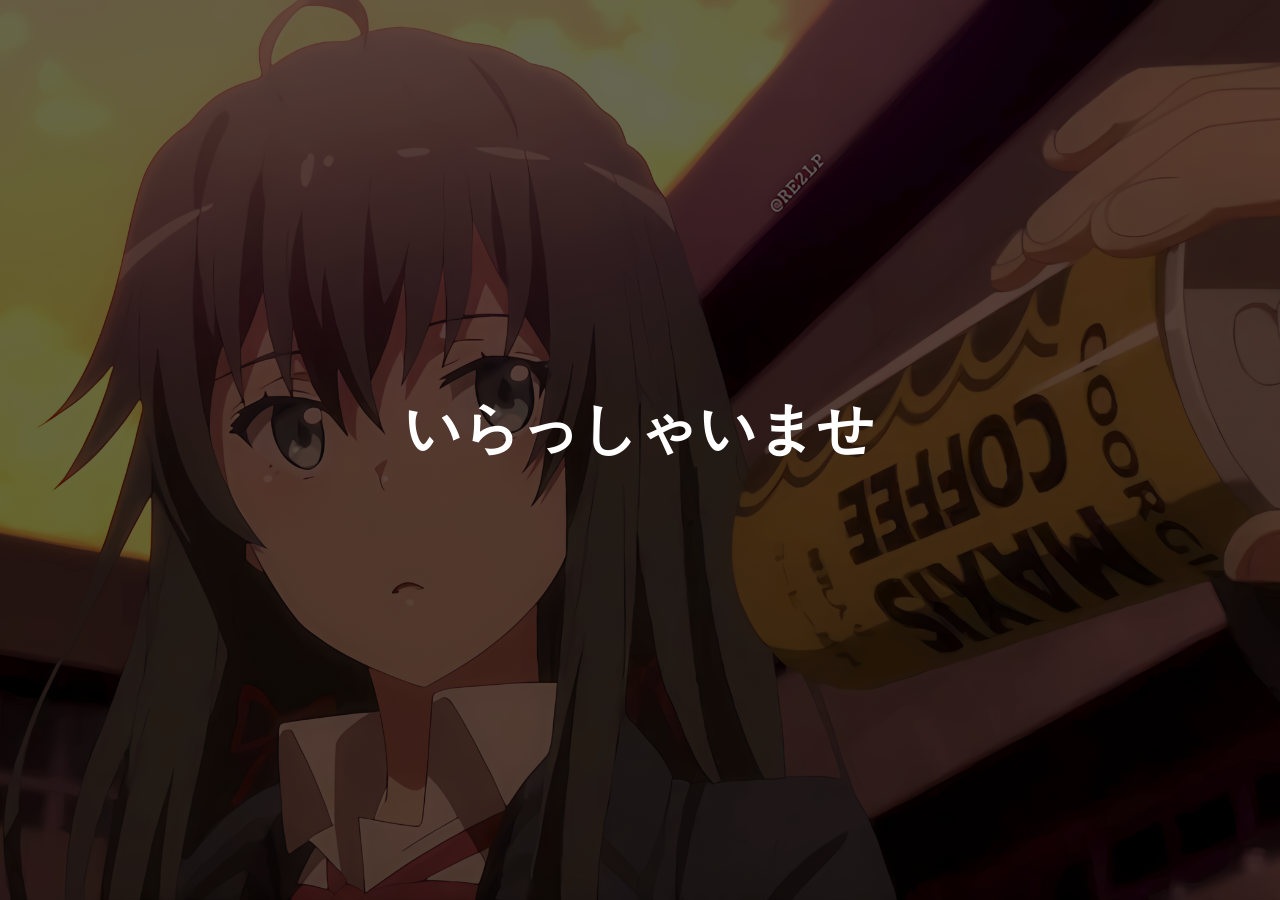
==== index.html @ 0cc8bf90 "Add files via upload" ====
<!DOCTYPE html>
<html lang="en">
<head>
    <meta charset="UTF-8">
    <meta name="viewport" content="width=device-width, initial-scale=1.0">
    <title>Loading...</title>
    <link rel="stylesheet" type="text/css" href="/css/load.css">
</head>
<body>
    <div id="splash-screen" class="splash-screen">
        <div class="splash-content">
            <h1 class="logo">いらっしゃいませ</h1>
        <div class="loader-dots">
            <span></span>
            <span></span>
            <span></span>
        </div>
    </div>

    <script src="script.js"></script>
</body>
</html>
---- css/load.css ----
/* Reset Dasar */
* {
    margin: 0;
    padding: 0;
    box-sizing: border-box;
    font-family: 'Segoe UI', Tahoma, Geneva, Verdana, sans-serif;
}

body {
    overflow: hidden; /* Mencegah scroll saat splash screen muncul */
    background-color: #222; /* Warna dasar mencegah layar putih berkedip */
}

/* --- Gaya Splash Screen --- */
.splash-screen {
    position: fixed;
    top: 0;
    left: 0;
    width: 100vw;
    height: 100vh;
    background: linear-gradient(rgba(0, 0, 0, 0.6), rgba(0, 0, 0, 0.6)), url('/img/backload.webp');
    background-size: cover;
    background-position: center;
    display: flex;
    justify-content: center;
    align-items: center;
    z-index: 9999;
    /* Transisi untuk efek memudar */
    transition: opacity 0.8s ease-out; 
}

/* Class ini akan dipicu oleh JavaScript */
.splash-screen.fade-out {
    opacity: 0;
}

.splash-content {
    text-align: center;
    color: white;
    animation: fadeInDown 1s ease-in-out;
}

.logo {
    font-size: 3.5rem;
    font-weight: 700;
    letter-spacing: 2px;
    margin-bottom: 25px;
}

/* Animasi Bulatan Loading */
.loader {
    width: 50px;
    height: 50px;
    border: 5px solid rgba(255, 255, 255, 0.2);
    border-top-color: #ffffff;
    border-radius: 50%;
    margin: 0 auto;
    animation: spin 1s linear infinite;
}

/* --- Keyframes --- */
@keyframes fadeInDown {
    0% { opacity: 0; transform: translateY(-30px); }
    100% { opacity: 1; transform: translateY(0); }
}

@keyframes spin {
    0% { transform: rotate(0deg); }
    100% { transform: rotate(360deg); }
}


/* --- Beta --- */

/* --- Gaya Animasi Titik Memudar --- */
.loader-dots {
    display: flex;
    justify-content: center;
    align-items: center;
    gap: 8px; /* Jarak antar titik */
    margin: 0 auto;
}

.loader-dots span {
    width: 15px;
    height: 15px;
    background-color: white;
    border-radius: 50%; /* Membuat jadi bulat */
    display: inline-block;
    /* Memanggil animasi bernama 'fadeDots' */
    animation: fadeDots 1.4s infinite ease-in-out both;
}

/* Memberikan jeda waktu animasi agar tidak barengan */
.loader-dots span:nth-child(1) {
    animation-delay: -0.32s;
}

.loader-dots span:nth-child(2) {
    animation-delay: -0.16s;
}

/* Keyframes untuk efek memudar dan mengecil */
@keyframes fadeDots {
    0%, 80%, 100% { 
        transform: scale(0);
        opacity: 0;
    } 
    40% { 
        transform: scale(1);
        opacity: 1;
    }
}
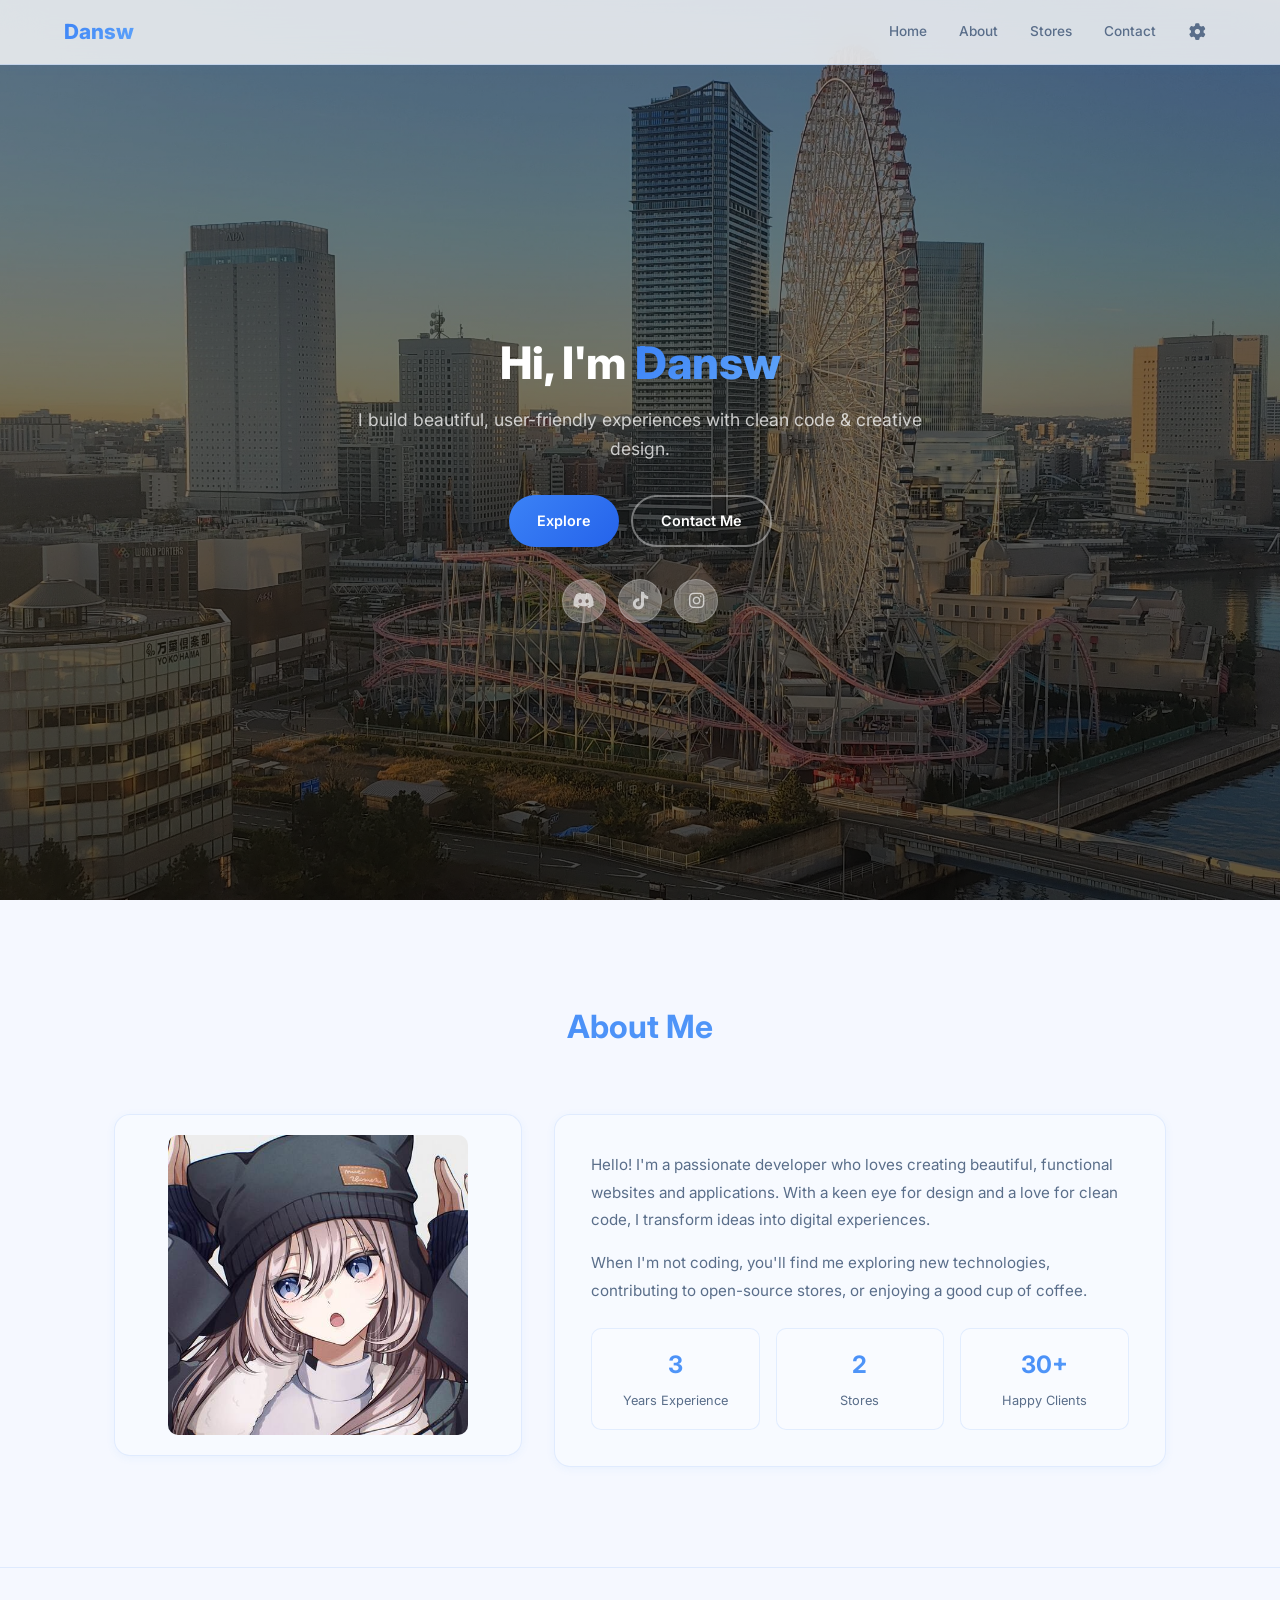
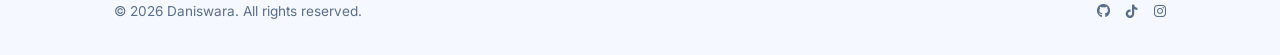
==== commit 1483d8ad: "Add files via upload" ====
--- a/index.html
+++ b/index.html
@@ -1,22 +1,169 @@
-<!DOCTYPE html>
-<html lang="en">
-<head>
-    <meta charset="UTF-8">
-    <meta name="viewport" content="width=device-width, initial-scale=1.0">
-    <title>Loading...</title>
-    <link rel="stylesheet" type="text/css" href="/css/load.css">
-</head>
-<body>
-    <div id="splash-screen" class="splash-screen">
-        <div class="splash-content">
-            <h1 class="logo">いらっしゃいませ</h1>
-        <div class="loader-dots">
-            <span></span>
-            <span></span>
-            <span></span>
-        </div>
-    </div>
-
-    <script src="script.js"></script>
-</body>
+<!DOCTYPE html>
+<html lang="en" data-theme="system" data-font-size="normal" data-animation="standard">
+<head>
+    <meta charset="UTF-8">
+    <meta name="viewport" content="width=device-width, initial-scale=1.0">
+    <title>Dansw</title>
+    <link rel="stylesheet" href="https://cdnjs.cloudflare.com/ajax/libs/font-awesome/6.5.1/css/all.min.css">
+    <link rel="preconnect" href="https://fonts.googleapis.com">
+    <link rel="preconnect" href="https://fonts.gstatic.com" crossorigin>
+    <link href="https://fonts.googleapis.com/css2?family=Inter:wght@300;400;500;600;700;800&display=swap" rel="stylesheet">
+    <link rel="stylesheet" href="css/style.css">
+</head>
+<body>
+
+    <nav class="navbar">
+        <div class="nav-container">
+            <div class="nav-left">
+                <a href="/index.html" class="nav-logo">Dansw</a>
+            </div>
+            <div class="nav-right">
+                <div class="nav-links">
+                    <a href="/index.html" class="nav-link active">Home</a>
+                    <a href="/about.html" class="nav-link">About</a>
+
+                    <a href="/store.html" class="nav-link">Stores</a>
+                    <a href="/contact.html" class="nav-link">Contact</a>
+                </div>
+                <div class="nav-actions">
+                    <button class="settings-btn" id="settingsBtn" aria-label="Settings">
+                        <i class="fas fa-cog"></i>
+                    </button>
+                    <button class="hamburger" id="hamburger" aria-label="Menu">
+                        <span></span>
+                        <span></span>
+                        <span></span>
+                    </button>
+                </div>
+            </div>
+        </div>
+    </nav>
+
+    <section id="hero" class="hero">
+        <div class="hero-bg">
+            <img src="/img/backload_jp.webp" alt="">
+        </div>
+        <div class="hero-content">
+            <h1 class="hero-title">Hi, I'm <span class="gradient-text">Dansw</span></h1>
+            <p class="hero-subtitle">I build beautiful, user-friendly experiences with clean code & creative design.</p>
+            <div class="hero-actions">
+                <a href="#about" class="btn btn-primary">Explore</a>
+                <a href="/contact.html" class="btn btn-outline">Contact Me</a>
+            </div>
+            <div class="hero-socials">
+                <a href="https://wa.me/628112632902" class="social-link" aria-label="Discord"><i class="fab fa-discord"></i></a>
+                <a href="https://www.tiktok.com/@danswr28" class="social-link" aria-label="Tiktok"><i class="fab fa-tiktok"></i></a>
+                <a href="https://www.instagram.com/d4nsw_4u/" class="social-link" aria-label="Instagram"><i class="fab fa-instagram"></i></a>
+            </div>
+        </div>
+    </section>
+
+    <section id="about" class="section">
+        <div class="container">
+            <h2 class="section-title">About Me</h2>
+            <div class="about-grid">
+                <div class="about-image">
+                    <img src="/img/logo.jpg" alt="About">
+                </div>
+                <div class="about-content">
+                    <p>Hello! I'm a passionate developer who loves creating beautiful, functional websites and applications. With a keen eye for design and a love for clean code, I transform ideas into digital experiences.</p>
+                    <p>When I'm not coding, you'll find me exploring new technologies, contributing to open-source stores, or enjoying a good cup of coffee.</p>
+                    <div class="about-stats">
+                        <div class="stat">
+                            <span class="stat-number">3</span>
+                            <span class="stat-label">Years Experience</span>
+                        </div>
+                        <div class="stat">
+                            <span class="stat-number">2</span>
+                            <span class="stat-label">Stores</span>
+                        </div>
+                        <div class="stat">
+                            <span class="stat-number">30+</span>
+                            <span class="stat-label">Happy Clients</span>
+                        </div>
+                    </div>
+                </div>
+            </div>
+        </div>
+    </section>
+
+    <footer class="footer">
+        <div class="container">
+            <div class="footer-content">
+                <p>&copy; 2026 Daniswara. All rights reserved.</p>
+                <div class="footer-links">
+                    <a href="#"><i class="fab fa-github"></i></a>
+                    <a href="#"><i class="fab fa-tiktok"></i></a>
+                    <a href="#"><i class="fab fa-instagram"></i></a>
+                </div>
+            </div>
+        </div>
+    </footer>
+
+    <div class="modal-overlay" id="settingsModal">
+        <div class="modal">
+            <div class="modal-header">
+                <h3><i class="fas fa-cog"></i> Settings</h3>
+                <button class="modal-close" id="modalClose" aria-label="Close">&times;</button>
+            </div>
+            <div class="modal-body">
+                <div class="setting-group">
+                    <h4><i class="fas fa-palette"></i> Theme</h4>
+                    <div class="setting-options" data-setting="theme">
+                        <button class="setting-option active" data-value="system">
+                            <i class="fas fa-desktop"></i>
+                            <span>System</span>
+                        </button>
+                        <button class="setting-option" data-value="light">
+                            <i class="fas fa-sun"></i>
+                            <span>Light</span>
+                        </button>
+                        <button class="setting-option" data-value="dark">
+                            <i class="fas fa-moon"></i>
+                            <span>Dark</span>
+                        </button>
+                    </div>
+                </div>
+                <div class="setting-group">
+                    <h4><i class="fas fa-font"></i> Font Size</h4>
+                    <div class="setting-options" data-setting="fontSize">
+                        <button class="setting-option" data-value="small">
+                            <span>A</span>
+                            <span>Small</span>
+                        </button>
+                        <button class="setting-option active" data-value="normal">
+                            <span>A</span>
+                            <span>Normal</span>
+                        </button>
+                        <button class="setting-option" data-value="bigger">
+                            <span>A</span>
+                            <span>Big</span>
+                        </button>
+                    </div>
+                </div>
+                <div class="setting-group">
+                    <h4><i class="fas fa-bolt"></i> Animation </h4>
+                    <div class="setting-options" data-setting="animation">
+                        <button class="setting-option" data-value="disable">
+                            <i class="fas fa-stop"></i>
+                            <span>Disable</span>
+                        </button>
+                        <button class="setting-option active" data-value="standard">
+                            <i class="fas fa-play"></i>
+                            <span>Standard</span>
+                        </button>
+                        <button class="setting-option" data-value="smooth">
+                            <i class="fas fa-forward"></i>
+                            <span>Smooth</span>
+                        </button>
+                    </div>
+                </div>
+            </div>
+        </div>
+    </div>
+
+    <div id="notification" class="notification">Settings saved successfully!</div>
+
+    <script src="js/script.js"></script>
+</body>
 </html>
--- a/css/style.css
+++ b/css/style.css
@@ -0,0 +1,1112 @@
+:root {
+    --bg-primary: #f5f8ff;
+    --bg-secondary: #ffffff;
+    --text-primary: #1a2332;
+    --text-secondary: #5a6e8a;
+    --glass-bg: rgba(255, 255, 255, 0.3);
+    --glass-border: rgba(59, 130, 246, 0.15);
+    --glass-shadow: rgba(59, 130, 246, 0.08);
+    --accent-1: #3b82f6;
+    --accent-2: #2563eb;
+    --accent-3: #60a5fa;
+    --nav-bg: rgba(255, 255, 255, 0.8);
+    --card-bg: rgba(255, 255, 255, 0.25);
+    --skill-fill: linear-gradient(90deg, var(--accent-1), var(--accent-2));
+    --modal-overlay: rgba(0, 0, 0, 0.3);
+    --border-color: rgba(59, 130, 246, 0.12);
+    --input-bg: rgba(255, 255, 255, 0.2);
+    --shadow-sm: 0 2px 10px rgba(59, 130, 246, 0.06);
+    --shadow-md: 0 8px 32px rgba(59, 130, 246, 0.1);
+    --shadow-lg: 0 8px 32px rgba(59, 130, 246, 0.18);
+    --radius: 16px;
+    --radius-sm: 10px;
+    --transition-speed: 0.3s;
+    --font-base: 16px;
+    --font-scale: 1;
+}
+
+[data-theme="dark"] {
+    --bg-primary: #121212;
+    --bg-secondary: #1a1a1a;
+    --text-primary: #e8edf5;
+    --text-secondary: #8899b0;
+    --glass-bg: rgba(18, 18, 18, 0.4);
+    --glass-border: rgba(59, 130, 246, 0.12);
+    --glass-shadow: rgba(0, 0, 0, 0.4);
+    --nav-bg: rgba(18, 18, 18, 0.85);
+    --card-bg: rgba(18, 18, 18, 0.35);
+    --modal-overlay: rgba(0, 0, 0, 0.7);
+    --border-color: rgba(59, 130, 246, 0.08);
+    --input-bg: rgba(255, 255, 255, 0.06);
+    --shadow-sm: 0 2px 10px rgba(0, 0, 0, 0.3);
+    --shadow-md: 0 8px 32px rgba(0, 0, 0, 0.4);
+    --shadow-lg: 0 8px 32px rgba(0, 0, 0, 0.5);
+}
+
+[data-font-size="small"] { --font-base: 14px; --font-scale: 0.9; }
+[data-font-size="normal"] { --font-base: 16px; --font-scale: 1; }
+[data-font-size="bigger"] { --font-base: 19px; --font-scale: 1.15; }
+
+[data-animation="disable"] * {
+    animation-duration: 0s !important;
+    animation-delay: 0s !important;
+    transition-duration: 0s !important;
+    transition-delay: 0s !important;
+}
+
+[data-animation="smooth"] {
+    --transition-speed: 0.6s;
+}
+
+*, *::before, *::after {
+    margin: 0;
+    padding: 0;
+    box-sizing: border-box;
+}
+
+html {
+    scroll-behavior: smooth;
+    font-size: var(--font-base);
+}
+
+body {
+    font-family: 'Inter', -apple-system, BlinkMacSystemFont, sans-serif;
+    background: var(--bg-primary);
+    color: var(--text-primary);
+    line-height: 1.7;
+    transition: background var(--transition-speed), color var(--transition-speed);
+    overflow-x: hidden;
+    display: flex;
+    flex-direction: column;
+    min-height: 100vh;
+}
+
+a { text-decoration: none; color: inherit; }
+button { cursor: pointer; border: none; outline: none; font-family: inherit; }
+img { max-width: 100%; display: block; }
+
+.container {
+    max-width: 1100px;
+    margin: 0 auto;
+    padding: 0 24px;
+}
+
+.section,
+.section-about,
+.section-contact {
+    padding: 100px 0;
+    position: relative;
+    flex: 1;
+}
+
+.section-about {
+    padding: 100px 0;
+    padding-bottom: 300px;
+    position: relative;
+}
+
+.section-contact {
+    padding: 100px 0;
+    padding-bottom: auto ;
+    position: relative;
+}
+
+.section-title {
+    font-size: calc(2rem * var(--font-scale));
+    font-weight: 700;
+    text-align: center;
+    margin-bottom: 60px;
+    background: linear-gradient(135deg, var(--accent-1), var(--accent-3));
+    -webkit-background-clip: text;
+    -webkit-text-fill-color: transparent;
+    background-clip: text;
+}
+
+.glass-card {
+    background: var(--glass-bg);
+    backdrop-filter: blur(20px);
+    -webkit-backdrop-filter: blur(20px);
+    border: 1px solid var(--glass-border);
+    border-radius: var(--radius);
+    box-shadow: var(--shadow-md);
+    transition: all var(--transition-speed);
+}
+
+.glass-card:hover {
+    box-shadow: var(--shadow-lg);
+    transform: translateY(-2px);
+}
+
+.btn {
+    display: inline-flex;
+    align-items: center;
+    gap: 8px;
+    padding: 12px 28px;
+    border-radius: 50px;
+    font-size: calc(0.9rem * var(--font-scale));
+    font-weight: 600;
+    transition: all var(--transition-speed);
+}
+
+.btn-primary {
+    background: linear-gradient(135deg, var(--accent-1), var(--accent-2));
+    color: white;
+    border: none;
+}
+
+.btn-primary:hover {
+    transform: translateY(-2px);
+    box-shadow: 0 6px 20px rgba(59, 130, 246, 0.4);
+}
+
+.btn-outline {
+    background: transparent;
+    color: var(--text-primary);
+    border: 2px solid var(--glass-border);
+}
+
+.btn-outline:hover {
+    background: var(--glass-bg);
+    border-color: var(--accent-1);
+}
+
+.btn-sm {
+    padding: 8px 20px;
+    font-size: calc(0.8rem * var(--font-scale));
+    background: linear-gradient(135deg, var(--accent-1), var(--accent-2));
+    color: white;
+}
+
+/* Navbar */
+.navbar {
+    position: fixed;
+    top: 0;
+    left: 0;
+    right: 0;
+    width: 100%;
+    background: var(--nav-bg);
+    backdrop-filter: blur(20px);
+    -webkit-backdrop-filter: blur(20px);
+    border-bottom: 1px solid var(--glass-border);
+    box-shadow: var(--shadow-sm);
+    z-index: 1000;
+    transition: all var(--transition-speed);
+}
+
+.nav-container {
+    display: flex;
+    align-items: center;
+    justify-content: space-between;
+    height: 64px;
+    max-width: 1200px;
+    margin: 0 auto;
+    padding: 0 24px;
+}
+
+.nav-left {
+    display: flex;
+    align-items: center;
+}
+
+.nav-right {
+    display: flex;
+    align-items: center;
+    gap: 8px;
+}
+
+.nav-logo {
+    font-size: calc(1.3rem * var(--font-scale));
+    font-weight: 800;
+    background: linear-gradient(135deg, var(--accent-1), var(--accent-3));
+    -webkit-background-clip: text;
+    -webkit-text-fill-color: transparent;
+    background-clip: text;
+}
+
+.nav-links {
+    display: flex;
+    gap: 4px;
+}
+
+.nav-link {
+    padding: 8px 14px;
+    border-radius: 8px;
+    font-size: calc(0.85rem * var(--font-scale));
+    font-weight: 500;
+    color: var(--text-secondary);
+    transition: all var(--transition-speed);
+}
+
+.nav-link:hover,
+.nav-link.active {
+    color: var(--accent-1);
+    background: var(--glass-bg);
+}
+
+.nav-actions {
+    display: flex;
+    align-items: center;
+    gap: 4px;
+}
+
+.settings-btn {
+    width: 38px;
+    height: 38px;
+    border-radius: 50%;
+    display: flex;
+    align-items: center;
+    justify-content: center;
+    font-size: 1.05rem;
+    background: transparent;
+    color: var(--text-secondary);
+    transition: all var(--transition-speed);
+}
+
+.settings-btn:hover {
+    background: var(--glass-bg);
+    color: var(--accent-1);
+    transform: rotate(30deg);
+}
+
+.hamburger {
+    display: none;
+    flex-direction: column;
+    gap: 5px;
+    background: none;
+    padding: 8px;
+    margin-left: 4px;
+}
+
+.hamburger span {
+    display: block;
+    width: 20px;
+    height: 2px;
+    background: var(--text-primary);
+    border-radius: 2px;
+    transition: all var(--transition-speed);
+}
+
+/* Hero */
+.hero {
+    min-height: 100vh;
+    display: flex;
+    align-items: center;
+    justify-content: center;
+    position: relative;
+    overflow: hidden;
+    padding: 120px 24px 60px;
+}
+
+.hero-bg {
+    position: absolute;
+    inset: 0;
+    z-index: 0;
+    overflow: hidden;
+}
+
+.hero-bg img {
+    width: 100%;
+    height: 100%;
+    object-fit: cover;
+    display: block;
+    animation: heroZoom 12s ease-in-out infinite alternate;
+}
+
+.hero-bg::after {
+    content: '';
+    position: absolute;
+    inset: 0;
+    background: linear-gradient(to bottom, rgba(0,0,0,0.45), rgba(0,0,0,0.6));
+}
+
+@keyframes heroZoom {
+    0% { transform: scale(1) translate(0, 0); }
+    100% { transform: scale(1.1) translate(-15px, -10px); }
+}
+
+.hero-content {
+    text-align: center;
+    padding: 50px;
+    max-width: 700px;
+    position: relative;
+    z-index: 1;
+    color: #fff;
+}
+
+.hero-content .hero-subtitle {
+    color: rgba(255, 255, 255, 0.75);
+}
+
+.hero-content .btn-outline {
+    color: #fff;
+    border-color: rgba(255, 255, 255, 0.4);
+}
+
+.hero-content .btn-outline:hover {
+    background: rgba(255, 255, 255, 0.1);
+    border-color: #fff;
+}
+
+.hero-content .social-link {
+    color: rgba(255, 255, 255, 0.65);
+    border-color: rgba(255, 255, 255, 0.2);
+}
+
+.hero-content .social-link:hover {
+    color: #fff;
+    background: rgba(255, 255, 255, 0.15);
+}
+
+.hero-avatar {
+    width: 120px;
+    height: 120px;
+    margin: 0 auto 24px;
+    border-radius: 50%;
+    overflow: hidden;
+    border: 3px solid var(--glass-border);
+    box-shadow: var(--shadow-md);
+}
+
+.hero-avatar img {
+    width: 100%;
+    height: 100%;
+    object-fit: cover;
+}
+
+.hero-title {
+    font-size: calc(2.8rem * var(--font-scale));
+    font-weight: 800;
+    line-height: 1.2;
+    margin-bottom: 16px;
+}
+
+.gradient-text {
+    background: linear-gradient(135deg, var(--accent-1), var(--accent-3));
+    -webkit-background-clip: text;
+    -webkit-text-fill-color: transparent;
+    background-clip: text;
+}
+
+.hero-subtitle {
+    font-size: calc(1.1rem * var(--font-scale));
+    color: var(--text-secondary);
+    margin-bottom: 32px;
+    line-height: 1.6;
+}
+
+.hero-actions {
+    display: flex;
+    gap: 12px;
+    justify-content: center;
+    flex-wrap: wrap;
+    margin-bottom: 32px;
+}
+
+.hero-socials {
+    display: flex;
+    gap: 12px;
+    justify-content: center;
+}
+
+.social-link {
+    width: 44px;
+    height: 44px;
+    border-radius: 50%;
+    display: flex;
+    align-items: center;
+    justify-content: center;
+    font-size: 1.1rem;
+    background: var(--glass-bg);
+    color: var(--text-secondary);
+    border: 1px solid var(--glass-border);
+    transition: all var(--transition-speed);
+}
+
+.social-link:hover {
+    background: linear-gradient(135deg, var(--accent-1), var(--accent-2));
+    color: white;
+    transform: translateY(-3px);
+    box-shadow: 0 6px 20px rgba(59, 130, 246, 0.3);
+}
+
+/* About */
+.about-grid {
+    display: grid;
+    grid-template-columns: 1fr 1.5fr;
+    gap: 32px;
+    align-items: start;
+}
+
+.about-image {
+    padding: 20px;
+    text-align: center;
+    background: var(--card-bg);
+    border-radius: var(--radius);
+    border: 1px solid var(--border-color);
+    box-shadow: var(--shadow-sm);
+}
+
+.about-image img {
+    width: 100%;
+    max-width: 300px;
+    margin: 0 auto;
+    border-radius: var(--radius-sm);
+}
+
+.about-content {
+    padding: 36px;
+    background: var(--card-bg);
+    border-radius: var(--radius);
+    border: 1px solid var(--border-color);
+    box-shadow: var(--shadow-sm);
+}
+
+.about-content p {
+    color: var(--text-secondary);
+    margin-bottom: 16px;
+    font-size: calc(0.95rem * var(--font-scale));
+    line-height: 1.8;
+}
+
+.about-stats {
+    display: grid;
+    grid-template-columns: repeat(3, 1fr);
+    gap: 16px;
+    margin-top: 24px;
+}
+
+.stat {
+    text-align: center;
+    padding: 16px;
+    background: var(--card-bg);
+    border-radius: var(--radius-sm);
+    border: 1px solid var(--border-color);
+}
+
+.stat-number {
+    display: block;
+    font-size: calc(1.5rem * var(--font-scale));
+    font-weight: 700;
+    background: linear-gradient(135deg, var(--accent-1), var(--accent-3));
+    -webkit-background-clip: text;
+    -webkit-text-fill-color: transparent;
+    background-clip: text;
+}
+
+.stat-label {
+    font-size: calc(0.8rem * var(--font-scale));
+    color: var(--text-secondary);
+}
+
+/* Skills */
+.skills-grid {
+    display: grid;
+    grid-template-columns: repeat(auto-fit, minmax(220px, 1fr));
+    gap: 24px;
+}
+
+.skill-card {
+    padding: 28px 24px;
+    text-align: center;
+    transition: all var(--transition-speed);
+    background: var(--card-bg);
+    border-radius: var(--radius);
+    border: 1px solid var(--border-color);
+    box-shadow: var(--shadow-sm);
+}
+
+.skill-card:hover {
+    transform: translateY(-5px) !important;
+    box-shadow: var(--shadow-md);
+}
+
+.skill-icon {
+    font-size: 2.5rem;
+    margin-bottom: 12px;
+    background: linear-gradient(135deg, var(--accent-1), var(--accent-3));
+    -webkit-background-clip: text;
+    -webkit-text-fill-color: transparent;
+    background-clip: text;
+}
+
+.skill-card h3 {
+    font-size: calc(1rem * var(--font-scale));
+    margin-bottom: 16px;
+    font-weight: 600;
+}
+
+.skill-bar {
+    height: 8px;
+    background: var(--glass-bg);
+    border-radius: 10px;
+    overflow: hidden;
+    border: 1px solid var(--glass-border);
+}
+
+.skill-fill {
+    height: 100%;
+    background: var(--skill-fill);
+    border-radius: 10px;
+    transition: width 1.2s ease;
+}
+
+/* stores / Store */
+.store-header {
+    display: flex;
+    align-items: center;
+    justify-content: space-between;
+    gap: 16px;
+    margin-bottom: 32px;
+}
+
+.store-header .section-title {
+    margin-bottom: 0;
+}
+
+.view-toggle {
+    display: flex;
+    gap: 4px;
+    background: var(--card-bg);
+    border-radius: 10px;
+    padding: 4px;
+    border: 1px solid var(--border-color);
+}
+
+.view-btn {
+    width: 36px;
+    height: 36px;
+    border-radius: 8px;
+    display: flex;
+    align-items: center;
+    justify-content: center;
+    font-size: 0.95rem;
+    color: var(--text-secondary);
+    background: transparent;
+    transition: all var(--transition-speed);
+}
+
+.view-btn.active {
+    background: linear-gradient(135deg, var(--accent-1), var(--accent-2));
+    color: white;
+    box-shadow: 0 2px 8px rgba(59, 130, 246, 0.3);
+}
+
+.view-btn:hover:not(.active) {
+    color: var(--text-primary);
+}
+
+.stores-grid {
+    display: grid;
+    grid-template-columns: repeat(auto-fit, minmax(260px, 1fr));
+    gap: 24px;
+    transition: grid-template-columns 0.4s ease;
+}
+
+.stores-grid.list-view {
+    grid-template-columns: 1fr;
+}
+
+.stores-grid.list-view .store-card {
+    display: flex;
+    flex-direction: row;
+    overflow: hidden;
+    animation: viewItemIn 0.35s ease backwards;
+}
+
+.stores-grid.list-view .store-image {
+    width: 200px;
+    min-height: 180px;
+    height: auto;
+    flex-shrink: 0;
+}
+
+.stores-grid.list-view .store-image img {
+    height: 100%;
+    min-height: 180px;
+}
+
+.stores-grid.list-view .store-info {
+    flex: 1;
+    display: flex;
+    flex-direction: column;
+    justify-content: center;
+}
+
+.stores-grid.list-view .store-card:nth-child(1) { animation-delay: 0s; }
+.stores-grid.list-view .store-card:nth-child(2) { animation-delay: 0.05s; }
+.stores-grid.list-view .store-card:nth-child(3) { animation-delay: 0.1s; }
+.stores-grid.list-view .store-card:nth-child(4) { animation-delay: 0.15s; }
+.stores-grid.list-view .store-card:nth-child(5) { animation-delay: 0.2s; }
+.stores-grid.list-view .store-card:nth-child(6) { animation-delay: 0.25s; }
+
+@keyframes viewItemIn {
+    from {
+        opacity: 0;
+        transform: translateX(-12px);
+    }
+    to {
+        opacity: 1;
+        transform: translateX(0);
+    }
+}
+
+.store-card {
+    overflow: hidden;
+    transition: all var(--transition-speed);
+    background: var(--card-bg);
+    border-radius: var(--radius);
+    border: 1px solid var(--border-color);
+    box-shadow: var(--shadow-sm);
+}
+
+.store-card:hover {
+    transform: translateY(-6px) !important;
+    box-shadow: var(--shadow-md);
+}
+
+.stores-grid.list-view .store-card:hover {
+    transform: translateY(-3px) !important;
+}
+
+.store-image {
+    height: 200px;
+    overflow: hidden;
+    background: var(--card-bg);
+}
+
+.store-image img {
+    width: 100%;
+    height: 100%;
+    object-fit: cover;
+    display: block;
+}
+
+.store-info {
+    padding: 24px;
+}
+
+.store-info h3 {
+    font-size: calc(1.1rem * var(--font-scale));
+    margin-bottom: 6px;
+    font-weight: 600;
+}
+
+.store-price {
+    display: inline-block;
+    font-size: calc(1.2rem * var(--font-scale));
+    font-weight: 700;
+    color: var(--accent-1);
+    margin-bottom: 8px;
+}
+
+.store-info p {
+    font-size: calc(0.85rem * var(--font-scale));
+    color: var(--text-secondary);
+    margin-bottom: 12px;
+    line-height: 1.6;
+}
+
+.store-tags {
+    display: flex;
+    flex-wrap: wrap;
+    gap: 6px;
+    margin-bottom: 16px;
+}
+
+.store-tags span {
+    padding: 3px 10px;
+    border-radius: 20px;
+    font-size: calc(0.7rem * var(--font-scale));
+    background: var(--glass-bg);
+    border: 1px solid var(--glass-border);
+    color: var(--text-secondary);
+}
+
+@media (max-width: 640px) {
+    .stores-grid.list-view .store-card {
+        flex-direction: column;
+    }
+    .stores-grid.list-view .store-image {
+        width: 100%;
+        height: 160px;
+    }
+}
+
+/* Contact */
+.contact-wrapper {
+    display: grid;
+    grid-template-columns: 1fr 1.5fr;
+    gap: 32px;
+}
+
+.contact-info {
+    padding: 36px;
+    background: var(--card-bg);
+    border-radius: var(--radius);
+    border: 1px solid var(--border-color);
+    box-shadow: var(--shadow-sm);
+}
+
+.contact-info h3 {
+    font-size: calc(1.4rem * var(--font-scale));
+    margin-bottom: 12px;
+    font-weight: 700;
+}
+
+.contact-info > p {
+    color: var(--text-secondary);
+    margin-bottom: 28px;
+    font-size: calc(0.95rem * var(--font-scale));
+}
+
+.contact-item {
+    display: flex;
+    align-items: center;
+    gap: 14px;
+    margin-bottom: 18px;
+    font-size: calc(0.9rem * var(--font-scale));
+    color: var(--text-secondary);
+}
+
+.contact-item i {
+    width: 40px;
+    height: 40px;
+    display: flex;
+    align-items: center;
+    justify-content: center;
+    border-radius: 50%;
+    background: var(--glass-bg);
+    color: var(--accent-1);
+    font-size: 1rem;
+    border: 1px solid var(--glass-border);
+}
+
+.contact-form {
+    padding: 36px;
+    background: var(--card-bg);
+    border-radius: var(--radius);
+    border: 1px solid var(--border-color);
+    box-shadow: var(--shadow-sm);
+}
+
+.form-group {
+    margin-bottom: 18px;
+}
+
+.form-group input,
+.form-group textarea {
+    width: 100%;
+    padding: 14px 18px;
+    border-radius: var(--radius-sm);
+    border: 1px solid var(--border-color);
+    background: var(--input-bg);
+    color: var(--text-primary);
+    font-size: calc(0.9rem * var(--font-scale));
+    font-family: inherit;
+    transition: all var(--transition-speed);
+    outline: none;
+}
+
+.form-group input:focus,
+.form-group textarea:focus {
+    border-color: var(--accent-1);
+    box-shadow: 0 0 0 3px rgba(59, 130, 246, 0.15);
+    background: var(--glass-bg);
+}
+
+.form-group input::placeholder,
+.form-group textarea::placeholder {
+    color: var(--text-secondary);
+}
+
+/* Footer */
+.footer {
+    padding: 32px 0;
+    border-top: 1px solid var(--border-color);
+    margin-top: auto;
+}
+
+.footer-content {
+    display: flex;
+    align-items: center;
+    justify-content: space-between;
+    font-size: calc(0.85rem * var(--font-scale));
+    color: var(--text-secondary);
+}
+
+.footer-links {
+    display: flex;
+    gap: 16px;
+}
+
+.footer-links a {
+    transition: color var(--transition-speed);
+}
+
+.footer-links a:hover {
+    color: var(--accent-1);
+}
+
+/* Modal */
+.modal-overlay {
+    position: fixed;
+    inset: 0;
+    background: var(--modal-overlay);
+    display: flex;
+    align-items: center;
+    justify-content: center;
+    z-index: 2000;
+    opacity: 0;
+    visibility: hidden;
+    transition: all var(--transition-speed);
+}
+
+.modal-overlay.active {
+    opacity: 1;
+    visibility: visible;
+}
+
+.modal {
+    width: 90%;
+    max-width: 480px;
+    padding: 0;
+    max-height: 90vh;
+    overflow-y: auto;
+    transform: scale(0.9);
+    transition: transform var(--transition-speed), opacity var(--transition-speed);
+    background: var(--bg-secondary);
+    border: 1px solid var(--border-color);
+    border-radius: var(--radius);
+    box-shadow: var(--shadow-lg);
+}
+
+.modal-overlay.active .modal {
+    transform: scale(1);
+}
+
+.modal-header {
+    display: flex;
+    align-items: center;
+    justify-content: space-between;
+    padding: 24px 28px 16px;
+    border-bottom: 1px solid var(--border-color);
+}
+
+.modal-header h3 {
+    font-size: calc(1.2rem * var(--font-scale));
+    font-weight: 700;
+    display: flex;
+    align-items: center;
+    gap: 10px;
+}
+
+.modal-header h3 i {
+    color: var(--accent-1);
+}
+
+.modal-close {
+    width: 36px;
+    height: 36px;
+    border-radius: 50%;
+    display: flex;
+    align-items: center;
+    justify-content: center;
+    font-size: 1.4rem;
+    background: var(--glass-bg);
+    color: var(--text-secondary);
+    transition: all var(--transition-speed);
+}
+
+.modal-close:hover {
+    background: var(--glass-border);
+    color: var(--text-primary);
+}
+
+.modal-body {
+    padding: 24px 28px 28px;
+}
+
+.setting-group {
+    margin-bottom: 28px;
+}
+
+.setting-group:last-child {
+    margin-bottom: 0;
+}
+
+.setting-group h4 {
+    font-size: calc(0.9rem * var(--font-scale));
+    font-weight: 600;
+    margin-bottom: 14px;
+    color: var(--text-secondary);
+    display: flex;
+    align-items: center;
+    gap: 8px;
+}
+
+.setting-group h4 i {
+    width: 28px;
+    color: var(--accent-1);
+}
+
+.setting-options {
+    display: flex;
+    gap: 8px;
+    background: var(--glass-bg);
+    border-radius: var(--radius-sm);
+    padding: 4px;
+    border: 1px solid var(--glass-border);
+}
+
+.setting-option {
+    flex: 1;
+    display: flex;
+    align-items: center;
+    justify-content: center;
+    gap: 6px;
+    padding: 10px 14px;
+    border-radius: 8px;
+    font-size: calc(0.85rem * var(--font-scale));
+    font-weight: 500;
+    color: var(--text-secondary);
+    background: transparent;
+    transition: all var(--transition-speed);
+}
+
+.setting-option:hover {
+    color: var(--text-primary);
+}
+
+.setting-option.active {
+    background: linear-gradient(135deg, var(--accent-1), var(--accent-2));
+    color: white;
+    box-shadow: 0 4px 12px rgba(59, 130, 246, 0.3);
+}
+
+/* Notification */
+.notification {
+    position: fixed;
+    bottom: 32px;
+    left: 50%;
+    transform: translateX(-50%) translateY(80px);
+    background: var(--card-bg);
+    backdrop-filter: blur(16px);
+    -webkit-backdrop-filter: blur(16px);
+    border: 1px solid var(--border-color);
+    border-radius: 12px;
+    padding: 14px 28px;
+    font-size: calc(0.9rem * var(--font-scale));
+    font-weight: 500;
+    color: var(--text-primary);
+    box-shadow: var(--shadow-md);
+    z-index: 3000;
+    opacity: 0;
+    transition: all 0.4s ease;
+    pointer-events: none;
+    white-space: nowrap;
+}
+
+.notification.show {
+    opacity: 1;
+    transform: translateX(-50%) translateY(0);
+}
+
+/* Scroll animations */
+.fade-in {
+    opacity: 0;
+    transform: translateY(40px);
+    transition: opacity 0.7s ease, transform 0.7s ease;
+}
+
+.fade-in.visible {
+    opacity: 1;
+    transform: translateY(0);
+}
+
+/* Responsive */
+@media (max-width: 768px) {
+    .nav-container {
+        padding: 0 16px;
+    }
+
+    .nav-links {
+        position: absolute;
+        top: 64px;
+        left: 0;
+        right: 0;
+        flex-direction: column;
+        background: var(--nav-bg);
+        backdrop-filter: blur(20px);
+        border-bottom: 1px solid var(--glass-border);
+        padding: 12px;
+        box-shadow: var(--shadow-md);
+        opacity: 0;
+        visibility: hidden;
+        transform: translateY(-8px);
+        transition: opacity var(--transition-speed), transform var(--transition-speed), visibility var(--transition-speed);
+    }
+
+    .nav-links.active {
+        opacity: 1;
+        visibility: visible;
+        transform: translateY(0);
+    }
+
+    .hamburger {
+        display: flex;
+    }
+
+    .hero-content {
+        padding: 32px 24px;
+    }
+
+    .hero-title {
+        font-size: calc(2rem * var(--font-scale));
+    }
+
+    .about-grid {
+        grid-template-columns: 1fr;
+    }
+
+    .contact-wrapper {
+        grid-template-columns: 1fr;
+    }
+
+    .about-stats {
+        grid-template-columns: repeat(3, 1fr);
+    }
+
+    .section {
+        padding: 60px 0;
+    }
+
+    .footer-content {
+        flex-direction: column;
+        gap: 12px;
+        text-align: center;
+    }
+}
+
+@media (max-width: 480px) {
+    .hero-title {
+        font-size: calc(1.6rem * var(--font-scale));
+    }
+
+    .about-stats {
+        grid-template-columns: 1fr;
+    }
+
+    .skills-grid {
+        grid-template-columns: 1fr;
+    }
+
+    .stores-grid {
+        grid-template-columns: 1fr;
+    }
+
+    .setting-option {
+        flex-direction: column;
+        padding: 8px;
+        font-size: calc(0.75rem * var(--font-scale));
+    }
+}
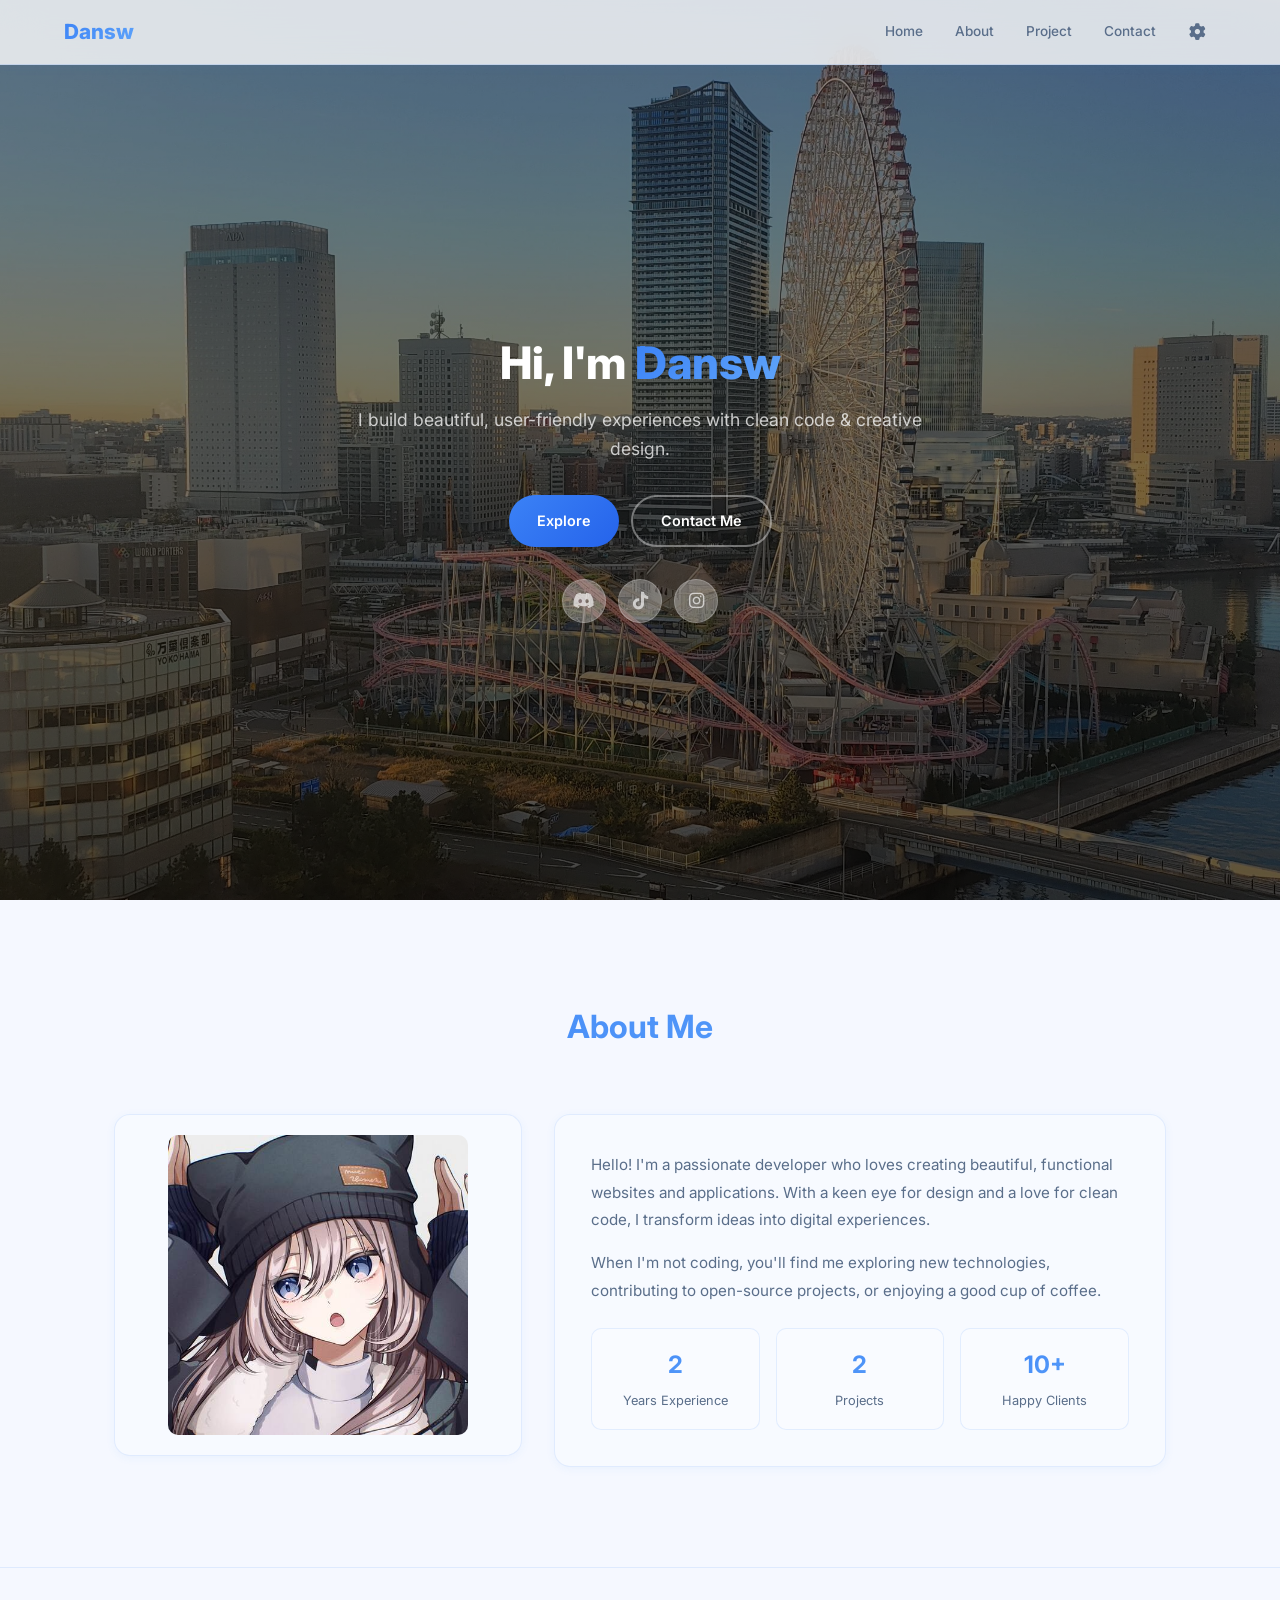
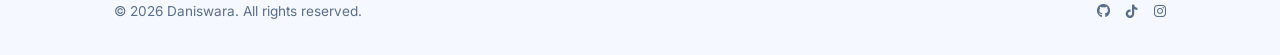
==== commit 2620fc67: "Add files via upload" ====
--- a/index.html
+++ b/index.html
@@ -9,20 +9,21 @@
     <link rel="preconnect" href="https://fonts.gstatic.com" crossorigin>
     <link href="https://fonts.googleapis.com/css2?family=Inter:wght@300;400;500;600;700;800&display=swap" rel="stylesheet">
     <link rel="stylesheet" href="css/style.css">
+    <link rel="icon" type="image/jpg" href="/img/D_logo.png">
 </head>
 <body>
 
     <nav class="navbar">
         <div class="nav-container">
             <div class="nav-left">
-                <a href="/index.html" class="nav-logo">Dansw</a>
+                <a href="/" class="nav-logo">Dansw</a>
             </div>
             <div class="nav-right">
                 <div class="nav-links">
                     <a href="/index.html" class="nav-link active">Home</a>
                     <a href="/about.html" class="nav-link">About</a>
 
-                    <a href="/store.html" class="nav-link">Stores</a>
+                    <a href="/project.html" class="nav-link">Project</a>
                     <a href="/contact.html" class="nav-link">Contact</a>
                 </div>
                 <div class="nav-actions">
@@ -51,7 +52,7 @@
                 <a href="/contact.html" class="btn btn-outline">Contact Me</a>
             </div>
             <div class="hero-socials">
-                <a href="https://wa.me/628112632902" class="social-link" aria-label="Discord"><i class="fab fa-discord"></i></a>
+                <a href="https://discord.com/" class="social-link" aria-label="Discord"><i class="fab fa-discord"></i></a>
                 <a href="https://www.tiktok.com/@danswr28" class="social-link" aria-label="Tiktok"><i class="fab fa-tiktok"></i></a>
                 <a href="https://www.instagram.com/d4nsw_4u/" class="social-link" aria-label="Instagram"><i class="fab fa-instagram"></i></a>
             </div>
@@ -67,18 +68,18 @@
                 </div>
                 <div class="about-content">
                     <p>Hello! I'm a passionate developer who loves creating beautiful, functional websites and applications. With a keen eye for design and a love for clean code, I transform ideas into digital experiences.</p>
-                    <p>When I'm not coding, you'll find me exploring new technologies, contributing to open-source stores, or enjoying a good cup of coffee.</p>
+                    <p>When I'm not coding, you'll find me exploring new technologies, contributing to open-source projects, or enjoying a good cup of coffee.</p>
                     <div class="about-stats">
                         <div class="stat">
-                            <span class="stat-number">3</span>
+                            <span class="stat-number">2</span>
                             <span class="stat-label">Years Experience</span>
                         </div>
                         <div class="stat">
                             <span class="stat-number">2</span>
-                            <span class="stat-label">Stores</span>
+                            <span class="stat-label">Projects</span>
                         </div>
                         <div class="stat">
-                            <span class="stat-number">30+</span>
+                            <span class="stat-number">10+</span>
                             <span class="stat-label">Happy Clients</span>
                         </div>
                     </div>
@@ -92,9 +93,9 @@
             <div class="footer-content">
                 <p>&copy; 2026 Daniswara. All rights reserved.</p>
                 <div class="footer-links">
-                    <a href="#"><i class="fab fa-github"></i></a>
-                    <a href="#"><i class="fab fa-tiktok"></i></a>
-                    <a href="#"><i class="fab fa-instagram"></i></a>
+                    <a href="https://discord.com/" target="_blank"><i class="fab fa-github"></i></a>
+                    <a href="https://www.tiktok.com/@danswr28" target="_blank"><i class="fab fa-tiktok"></i></a>
+                    <a href="https://www.instagram.com/d4nsw_4u/" target="_blank"><i class="fab fa-instagram"></i></a>
                 </div>
             </div>
         </div>
--- a/css/style.css
+++ b/css/style.css
@@ -550,8 +550,8 @@
     transition: width 1.2s ease;
 }
 
-/* stores / Store */
-.store-header {
+/* projects / project */
+.project-header {
     display: flex;
     align-items: center;
     justify-content: space-between;
@@ -559,7 +559,7 @@
     margin-bottom: 32px;
 }
 
-.store-header .section-title {
+.project-header .section-title {
     margin-bottom: 0;
 }
 
@@ -595,49 +595,49 @@
     color: var(--text-primary);
 }
 
-.stores-grid {
+.projects-grid {
     display: grid;
     grid-template-columns: repeat(auto-fit, minmax(260px, 1fr));
     gap: 24px;
     transition: grid-template-columns 0.4s ease;
 }
 
-.stores-grid.list-view {
+.projects-grid.list-view {
     grid-template-columns: 1fr;
 }
 
-.stores-grid.list-view .store-card {
+.projects-grid.list-view .project-card {
     display: flex;
     flex-direction: row;
     overflow: hidden;
     animation: viewItemIn 0.35s ease backwards;
 }
 
-.stores-grid.list-view .store-image {
+.projects-grid.list-view .project-image {
     width: 200px;
     min-height: 180px;
     height: auto;
     flex-shrink: 0;
 }
 
-.stores-grid.list-view .store-image img {
+.projects-grid.list-view .project-image img {
     height: 100%;
     min-height: 180px;
 }
 
-.stores-grid.list-view .store-info {
+.projects-grid.list-view .project-info {
     flex: 1;
     display: flex;
     flex-direction: column;
     justify-content: center;
 }
 
-.stores-grid.list-view .store-card:nth-child(1) { animation-delay: 0s; }
-.stores-grid.list-view .store-card:nth-child(2) { animation-delay: 0.05s; }
-.stores-grid.list-view .store-card:nth-child(3) { animation-delay: 0.1s; }
-.stores-grid.list-view .store-card:nth-child(4) { animation-delay: 0.15s; }
-.stores-grid.list-view .store-card:nth-child(5) { animation-delay: 0.2s; }
-.stores-grid.list-view .store-card:nth-child(6) { animation-delay: 0.25s; }
+.projects-grid.list-view .project-card:nth-child(1) { animation-delay: 0s; }
+.projects-grid.list-view .project-card:nth-child(2) { animation-delay: 0.05s; }
+.projects-grid.list-view .project-card:nth-child(3) { animation-delay: 0.1s; }
+.projects-grid.list-view .project-card:nth-child(4) { animation-delay: 0.15s; }
+.projects-grid.list-view .project-card:nth-child(5) { animation-delay: 0.2s; }
+.projects-grid.list-view .project-card:nth-child(6) { animation-delay: 0.25s; }
 
 @keyframes viewItemIn {
     from {
@@ -650,7 +650,7 @@
     }
 }
 
-.store-card {
+.project-card {
     overflow: hidden;
     transition: all var(--transition-speed);
     background: var(--card-bg);
@@ -659,39 +659,39 @@
     box-shadow: var(--shadow-sm);
 }
 
-.store-card:hover {
+.project-card:hover {
     transform: translateY(-6px) !important;
     box-shadow: var(--shadow-md);
 }
 
-.stores-grid.list-view .store-card:hover {
+.projects-grid.list-view .project-card:hover {
     transform: translateY(-3px) !important;
 }
 
-.store-image {
+.project-image {
     height: 200px;
     overflow: hidden;
     background: var(--card-bg);
 }
 
-.store-image img {
+.project-image img {
     width: 100%;
     height: 100%;
     object-fit: cover;
     display: block;
 }
 
-.store-info {
+.project-info {
     padding: 24px;
 }
 
-.store-info h3 {
+.project-info h3 {
     font-size: calc(1.1rem * var(--font-scale));
     margin-bottom: 6px;
     font-weight: 600;
 }
 
-.store-price {
+.project-price {
     display: inline-block;
     font-size: calc(1.2rem * var(--font-scale));
     font-weight: 700;
@@ -699,21 +699,21 @@
     margin-bottom: 8px;
 }
 
-.store-info p {
+.project-info p {
     font-size: calc(0.85rem * var(--font-scale));
     color: var(--text-secondary);
     margin-bottom: 12px;
     line-height: 1.6;
 }
 
-.store-tags {
+.project-tags {
     display: flex;
     flex-wrap: wrap;
     gap: 6px;
     margin-bottom: 16px;
 }
 
-.store-tags span {
+.project-tags span {
     padding: 3px 10px;
     border-radius: 20px;
     font-size: calc(0.7rem * var(--font-scale));
@@ -723,10 +723,10 @@
 }
 
 @media (max-width: 640px) {
-    .stores-grid.list-view .store-card {
+    .projects-grid.list-view .project-card {
         flex-direction: column;
     }
-    .stores-grid.list-view .store-image {
+    .projects-grid.list-view .project-image {
         width: 100%;
         height: 160px;
     }
@@ -1100,7 +1100,7 @@
         grid-template-columns: 1fr;
     }
 
-    .stores-grid {
+    .projects-grid {
         grid-template-columns: 1fr;
     }
 
